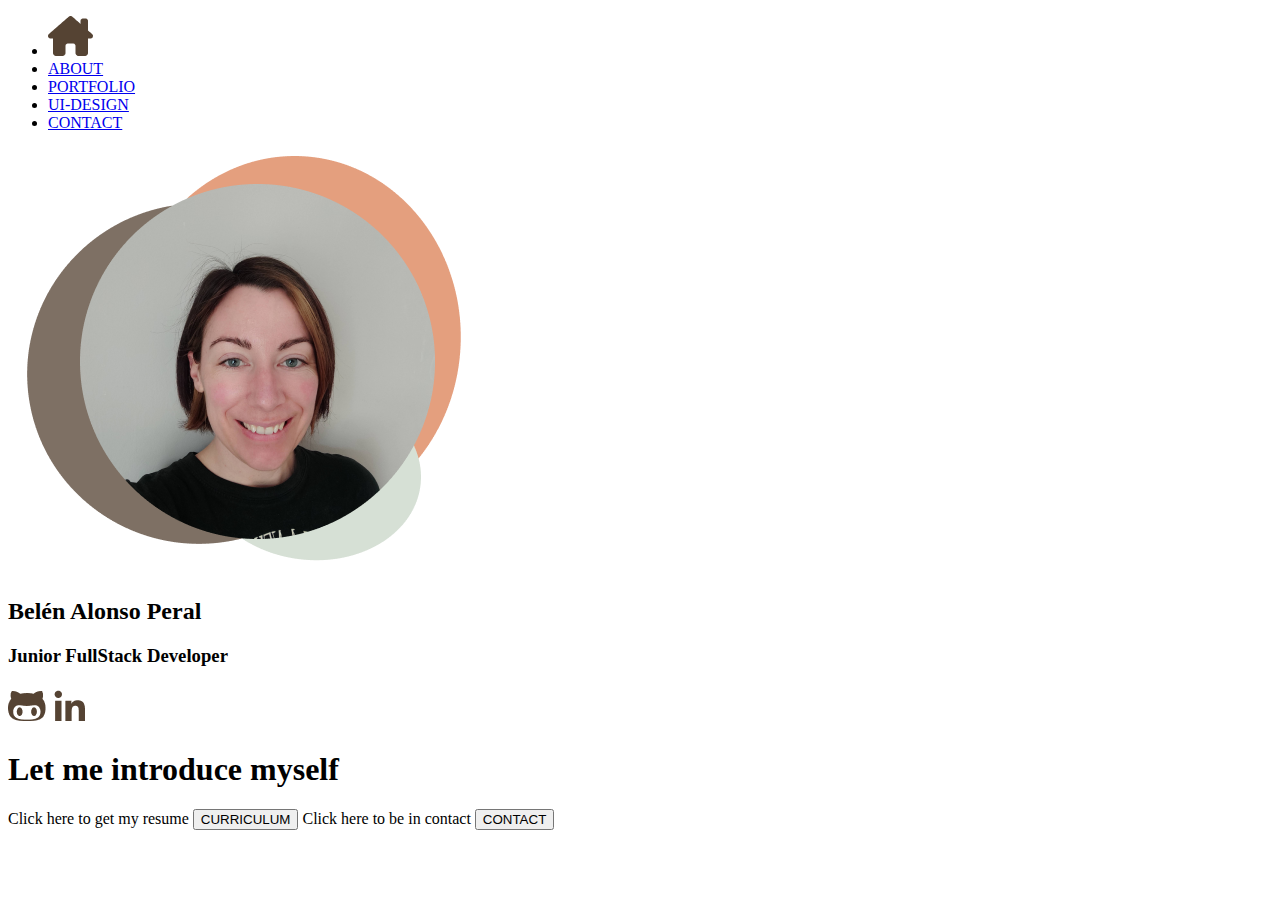
==== assests/pages/about.html @ f30c3611 "html added" ====
<!DOCTYPE html>
<html lang="en">
<head>
    <meta charset="UTF-8">
    <meta name="viewport" content="width=device-width, initial-scale=1.0">
    <title>About</title>
</head>
<body>
    <header>
        <nav>
            <ul>
                <li><a href="#"><img src="../icons/fa6-solid_house-chimney.png" alt="icon house"></a></li>
                <li><a href="#">ABOUT</a></li>
                <li><a href="#">PORTFOLIO</a></li>
                <li><a href="#">UI-DESIGN</a></li>
                <li><a href="#">CONTACT</a></li>
            </ul>
        </nav>
    </header>
    <main>
        <section>
            <img src="../images/my-photo.png" alt="my photo">
            <h2>Belén Alonso Peral</h2>
            <h3>Junior FullStack Developer</h3>
            <div>
                <a href=""><img src="../icons/fa6-brands_github-alt.png" alt="github icon"></a>
                <a href=""><img src="../icons/bxl_linkedin.png" alt="linkedin icon"></a>
            </div>
        </section>
        <section>
            <h1>Let me introduce myself</h1>
            <p></p>
            <p></p>
            <span>Click here to get my resume</span>
            <button>CURRICULUM</button>
            <span>Click here to be in contact</span>
            <button>CONTACT</button>
        </section>
    </main>
</body>
</html>
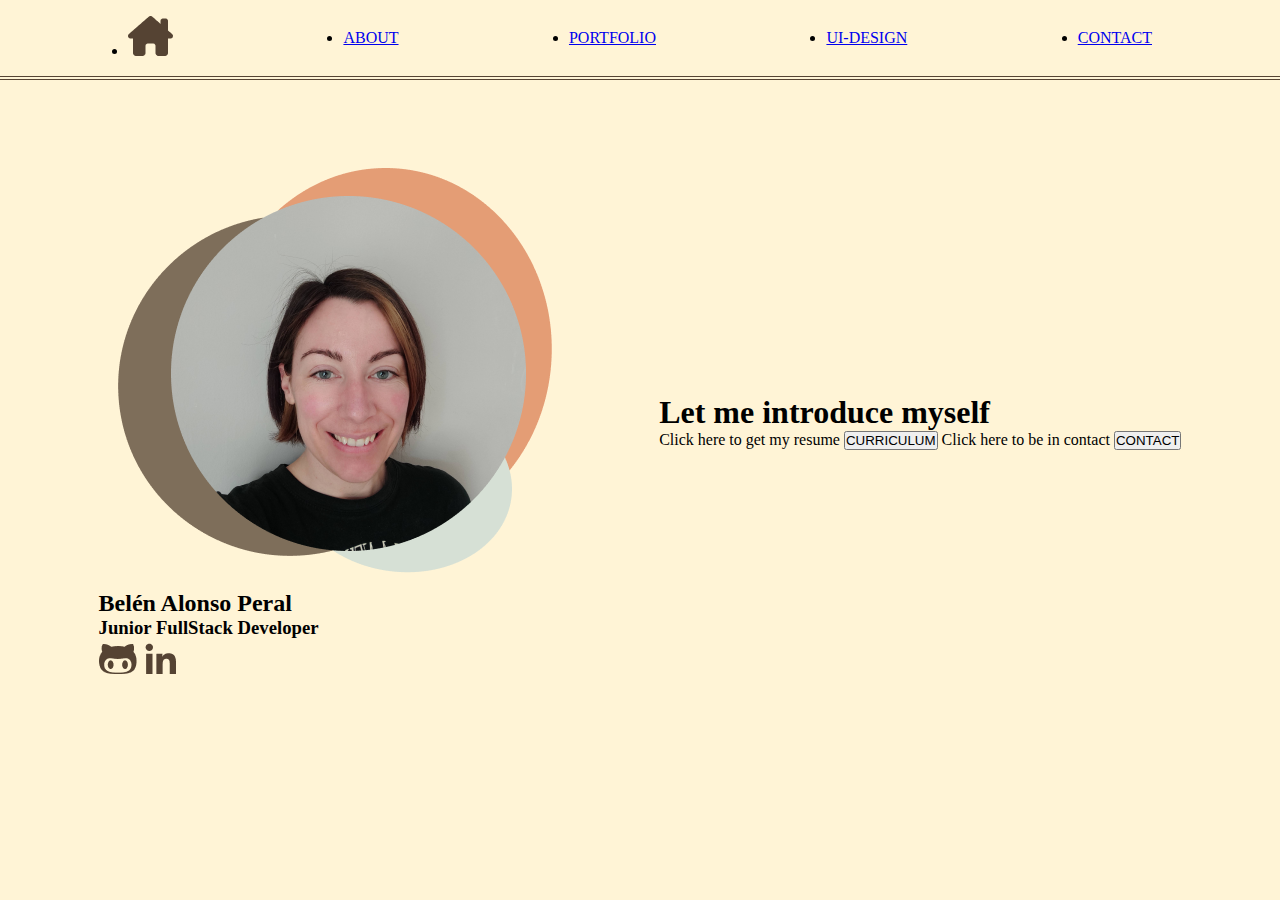
==== commit 2c0132bc: "about page css started" ====
--- a/assests/pages/about.html
+++ b/assests/pages/about.html
@@ -4,8 +4,9 @@
     <meta charset="UTF-8">
     <meta name="viewport" content="width=device-width, initial-scale=1.0">
     <title>About</title>
+    <link rel="stylesheet" href="../styles/style.css">
 </head>
-<body>
+<body class="page-about">
     <header>
         <nav>
             <ul>
--- a/assests/styles/style.css
+++ b/assests/styles/style.css
@@ -0,0 +1,113 @@
+@import url("https://fonts.googleapis.com/css2?family=Cormorant+Garamond:wght@500&family=Give+You+Glory&family=Hind+Vadodara&display=swap");
+body {
+  background-color: #554333;
+}
+
+.home-page section {
+  display: grid;
+  height: 100vh;
+  width: 100vw;
+  grid-template-columns: 1fr 1fr;
+  grid-template-rows: 1fr 1fr;
+  padding: 0 18em;
+}
+.home-page section h2 {
+  display: none;
+}
+.home-page section div {
+  width: 35vw;
+  height: 50vh;
+}
+.home-page section div img {
+  width: 100%;
+  height: 100%;
+}
+.home-page section .ilustration-about:hover {
+  background-color: #FFF4D6;
+  display: flex;
+  justify-content: center;
+  align-items: center;
+}
+.home-page section .ilustration-about:hover img {
+  display: none;
+}
+.home-page section .ilustration-about:hover h2 {
+  display: block;
+  font-family: "Cormorant Garamond", serif;
+  font-size: 68px;
+  color: #554333;
+}
+.home-page section .ilustration-portfolio:hover {
+  background-color: #DD845A;
+  display: flex;
+  justify-content: center;
+  align-items: center;
+}
+.home-page section .ilustration-portfolio:hover img {
+  display: none;
+}
+.home-page section .ilustration-portfolio:hover h2 {
+  display: block;
+  font-family: "Cormorant Garamond", serif;
+  font-size: 68px;
+  color: #E4E7D4;
+}
+.home-page section .ilustration-ui-design:hover {
+  background-color: #D3B04D;
+  display: flex;
+  justify-content: center;
+  align-items: center;
+}
+.home-page section .ilustration-ui-design:hover img {
+  display: none;
+}
+.home-page section .ilustration-ui-design:hover h2 {
+  display: block;
+  font-family: "Cormorant Garamond", serif;
+  font-size: 68px;
+  color: #FFF4D6;
+}
+.home-page section .ilustration-contact:hover {
+  background-color: #E4E7D4;
+  display: flex;
+  justify-content: center;
+  align-items: center;
+}
+.home-page section .ilustration-contact:hover img {
+  display: none;
+}
+.home-page section .ilustration-contact:hover h2 {
+  display: block;
+  font-family: "Cormorant Garamond", serif;
+  font-size: 68px;
+  color: #554333;
+}
+
+.page-about {
+  background-color: #FFF4D6;
+}
+.page-about header {
+  height: 20%;
+  border-bottom: 4px double #554333;
+}
+.page-about header nav {
+  width: 80%;
+  margin: 1em auto;
+}
+.page-about header nav ul {
+  display: flex;
+  justify-content: space-between;
+  align-items: center;
+}
+.page-about main {
+  display: flex;
+  justify-content: space-evenly;
+  align-items: center;
+  margin-top: 5em;
+}
+
+* {
+  margin: 0;
+  padding: 0;
+  box-sizing: border-box;
+}/*# sourceMappingURL=style.css.map */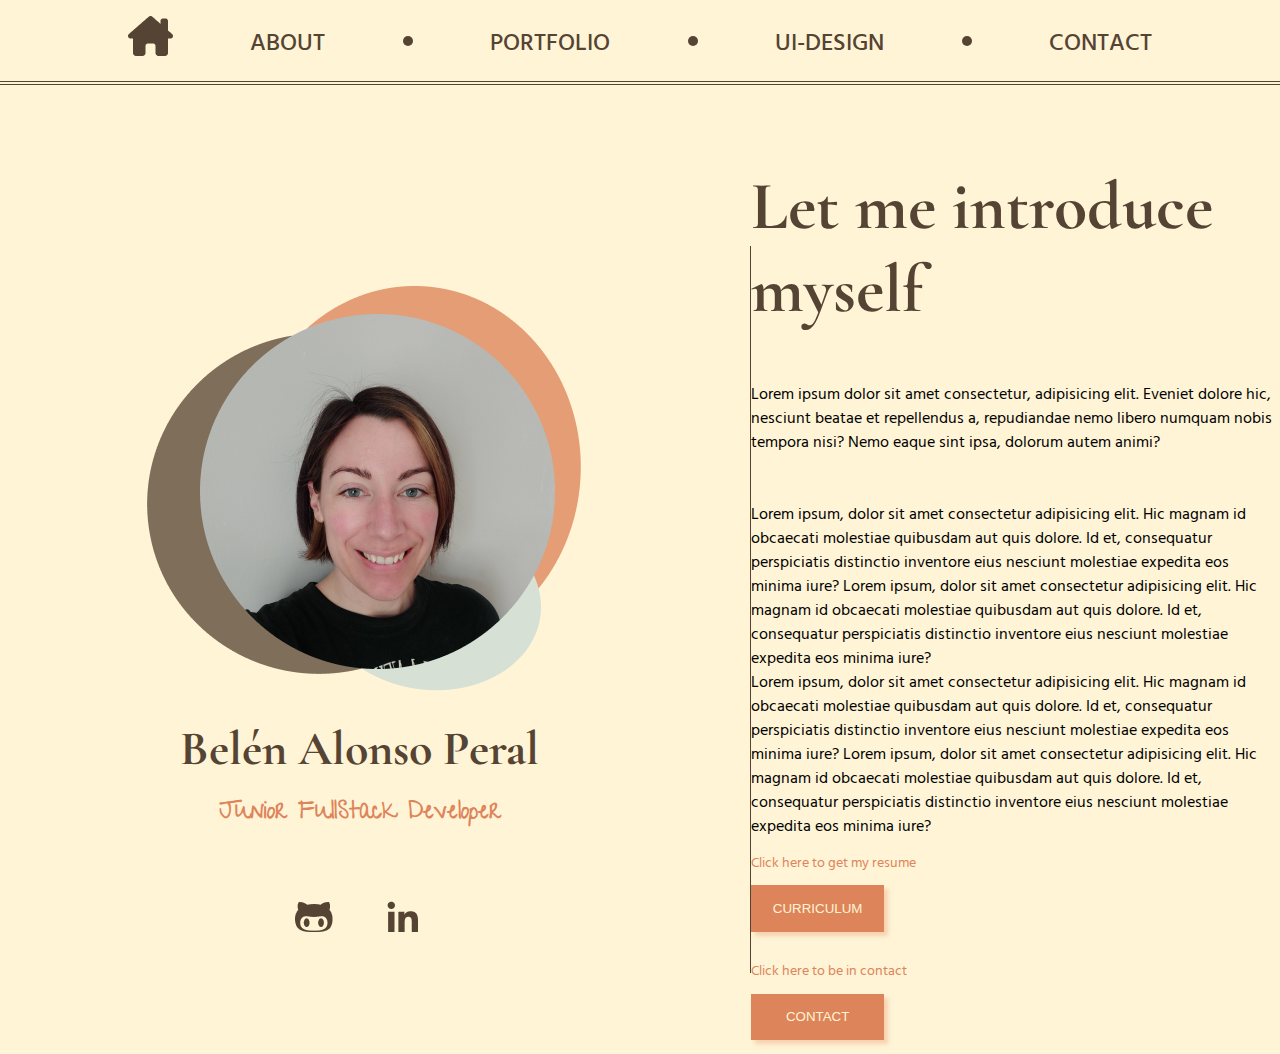
==== commit 17da444e: "style page about finished" ====
--- a/assests/pages/about.html
+++ b/assests/pages/about.html
@@ -1,42 +1,74 @@
 <!DOCTYPE html>
 <html lang="en">
-<head>
-    <meta charset="UTF-8">
-    <meta name="viewport" content="width=device-width, initial-scale=1.0">
+  <head>
+    <meta charset="UTF-8" />
+    <meta name="viewport" content="width=device-width, initial-scale=1.0" />
     <title>About</title>
-    <link rel="stylesheet" href="../styles/style.css">
-</head>
-<body class="page-about">
+    <link rel="stylesheet" href="../styles/style.css" />
+  </head>
+  <body class="page-about">
     <header>
-        <nav>
-            <ul>
-                <li><a href="#"><img src="../icons/fa6-solid_house-chimney.png" alt="icon house"></a></li>
-                <li><a href="#">ABOUT</a></li>
-                <li><a href="#">PORTFOLIO</a></li>
-                <li><a href="#">UI-DESIGN</a></li>
-                <li><a href="#">CONTACT</a></li>
-            </ul>
-        </nav>
+      <nav>
+        <ul>
+          <li>
+            <a href="#"
+              ><img src="../icons/fa6-solid_house-chimney.png" alt="icon house"
+            /></a>
+          </li>
+          <li><a href="#">ABOUT</a></li>
+          <div class="nav-bar-dot"></div>
+          <li><a href="#">PORTFOLIO</a></li>
+          <div class="nav-bar-dot"></div>
+          <li><a href="#">UI-DESIGN</a></li>
+          <div class="nav-bar-dot"></div>
+          <li><a href="#">CONTACT</a></li>
+        </ul>
+      </nav>
     </header>
     <main>
-        <section>
-            <img src="../images/my-photo.png" alt="my photo">
-            <h2>Belén Alonso Peral</h2>
-            <h3>Junior FullStack Developer</h3>
-            <div>
-                <a href=""><img src="../icons/fa6-brands_github-alt.png" alt="github icon"></a>
-                <a href=""><img src="../icons/bxl_linkedin.png" alt="linkedin icon"></a>
-            </div>
-        </section>
-        <section>
-            <h1>Let me introduce myself</h1>
-            <p></p>
-            <p></p>
-            <span>Click here to get my resume</span>
-            <button>CURRICULUM</button>
-            <span>Click here to be in contact</span>
-            <button>CONTACT</button>
-        </section>
+      <section>
+        <img src="../images/my-photo.png" alt="my photo" />
+        <h2>Belén Alonso Peral</h2>
+        <h3>Junior FullStack Developer</h3>
+        <div>
+          <a href=""
+            ><img src="../icons/fa6-brands_github-alt.png" alt="github icon"
+          /></a>
+          <a href=""
+            ><img src="../icons/bxl_linkedin.png" alt="linkedin icon"
+          /></a>
+        </div>
+      </section>
+      <section>
+        <h1>Let me introduce myself</h1>
+        <p>
+          Lorem ipsum dolor sit amet consectetur, adipisicing elit. Eveniet
+          dolore hic, nesciunt beatae et repellendus a, repudiandae nemo libero
+          numquam nobis tempora nisi? Nemo eaque sint ipsa, dolorum autem animi?
+        </p>
+        <p>
+          Lorem ipsum, dolor sit amet consectetur adipisicing elit. Hic magnam
+          id obcaecati molestiae quibusdam aut quis dolore. Id et, consequatur
+          perspiciatis distinctio inventore eius nesciunt molestiae expedita eos
+          minima iure? Lorem ipsum, dolor sit amet consectetur adipisicing elit.
+          Hic magnam id obcaecati molestiae quibusdam aut quis dolore. Id et,
+          consequatur perspiciatis distinctio inventore eius nesciunt molestiae
+          expedita eos minima iure?
+        </p>
+        <p>
+            Lorem ipsum, dolor sit amet consectetur adipisicing elit. Hic magnam
+            id obcaecati molestiae quibusdam aut quis dolore. Id et, consequatur
+            perspiciatis distinctio inventore eius nesciunt molestiae expedita eos
+            minima iure? Lorem ipsum, dolor sit amet consectetur adipisicing elit.
+            Hic magnam id obcaecati molestiae quibusdam aut quis dolore. Id et,
+            consequatur perspiciatis distinctio inventore eius nesciunt molestiae
+            expedita eos minima iure?
+          </p>
+        <span>Click here to get my resume</span>
+        <button>CURRICULUM</button>
+        <span>Click here to be in contact</span>
+        <button>CONTACT</button>
+      </section>
     </main>
-</body>
-</html>+  </body>
+</html>
--- a/assests/styles/style.css
+++ b/assests/styles/style.css
@@ -99,11 +99,86 @@
   justify-content: space-between;
   align-items: center;
 }
+.page-about header nav ul li {
+  list-style: none;
+}
+.page-about header nav ul .nav-bar-dot {
+  width: 10px;
+  height: 10px;
+  background-color: #554333;
+  border-radius: 50%;
+}
+.page-about header nav ul a {
+  text-decoration: none;
+  font-family: "Hind Vadodara", sans-serif;
+  font-weight: 500;
+  font-size: 24px;
+  color: #554333;
+}
 .page-about main {
   display: flex;
   justify-content: space-evenly;
   align-items: center;
   margin-top: 5em;
+}
+.page-about main section:first-child {
+  display: flex;
+  flex-direction: column;
+  justify-content: space-between;
+  align-items: center;
+  gap: 1em;
+  padding: 2em 10em 2em 0;
+  margin-left: 8em;
+  border-right: 1px solid #554333;
+}
+.page-about main section:first-child h2 {
+  font-family: "Cormorant Garamond", serif;
+  font-size: 48px;
+  color: #554333;
+}
+.page-about main section:first-child h3 {
+  font-family: "Give You Glory", cursive;
+  font-size: 24px;
+  color: #DD845A;
+}
+.page-about main section:first-child div {
+  margin-top: 3em;
+  width: 8em;
+  display: flex;
+  justify-content: space-between;
+}
+.page-about main section:last-child {
+  width: 50vw;
+  display: grid;
+  grid-template-columns: 1fr;
+  grid-template-rows: 1fr 1fr 1fr 1fr;
+}
+.page-about main section:last-child h1 {
+  font-family: "Cormorant Garamond", serif;
+  font-size: 68px;
+  color: #554333;
+}
+.page-about main section:last-child p {
+  font-family: "Hind Vadodara", sans-serif;
+  font-size: 16px;
+}
+.page-about main section:last-child h1 + p {
+  margin: 3em 0 1.5em;
+}
+.page-about main section:last-child span {
+  font-family: "Hind Vadodara", sans-serif;
+  color: #DD845A;
+  font-size: 14px;
+  margin-top: 1em;
+}
+.page-about main section:last-child button {
+  margin: 1em 0;
+  width: 10em;
+  height: 3.5em;
+  border: none;
+  background-color: #DD845A;
+  color: #FFF4D6;
+  box-shadow: 4px 4px 4px rgba(221, 132, 90, 0.3);
 }
 
 * {
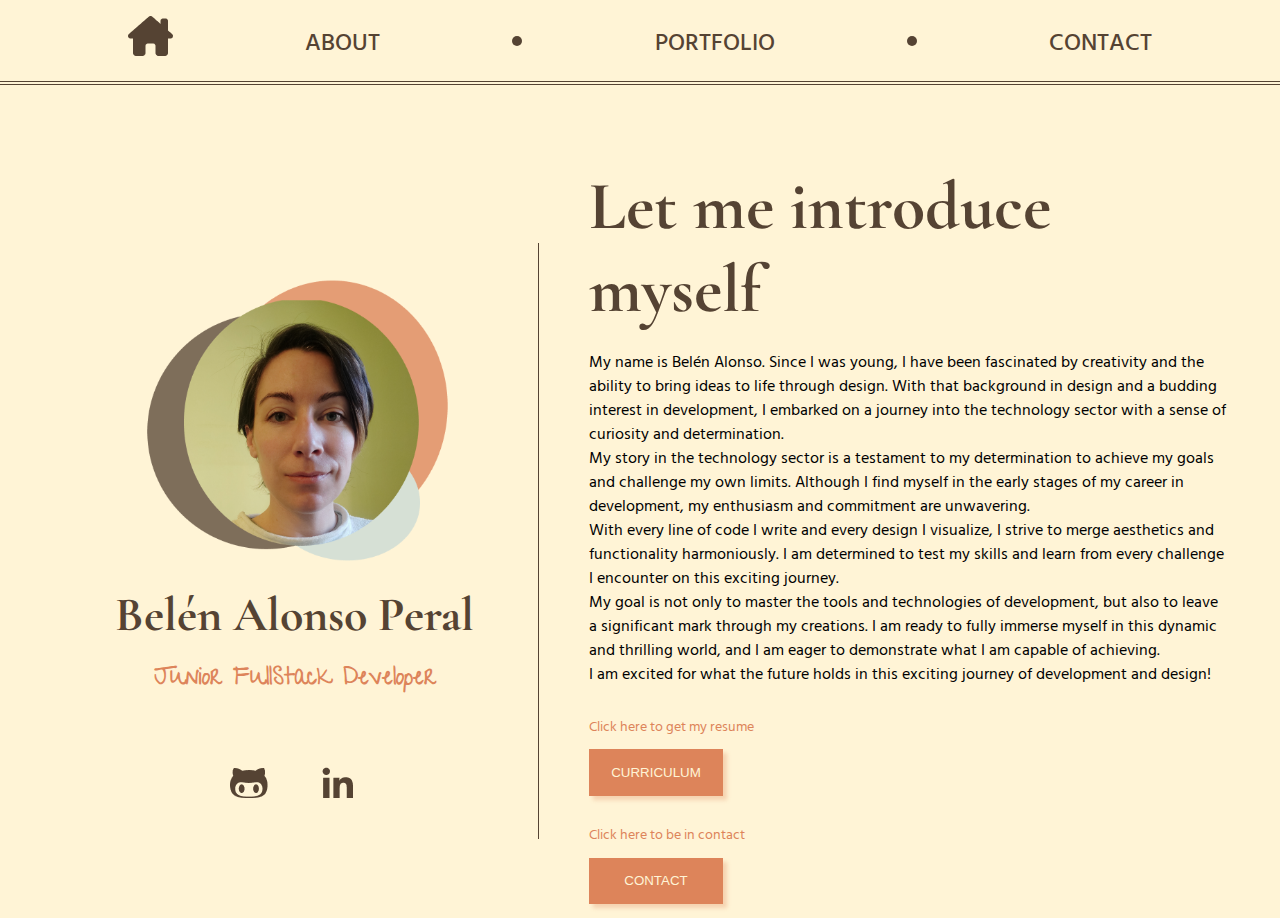
==== commit 463a30f3: "about page already finish" ====
--- a/assests/pages/about.html
+++ b/assests/pages/about.html
@@ -11,64 +11,70 @@
       <nav>
         <ul>
           <li>
-            <a href="#"
+            <a href="../../index.html"
               ><img src="../icons/fa6-solid_house-chimney.png" alt="icon house"
             /></a>
           </li>
-          <li><a href="#">ABOUT</a></li>
+          <li><a href="../pages/about.html">ABOUT</a></li>
           <div class="nav-bar-dot"></div>
-          <li><a href="#">PORTFOLIO</a></li>
+          <li><a href="../pages/portfolio.html">PORTFOLIO</a></li>
           <div class="nav-bar-dot"></div>
-          <li><a href="#">UI-DESIGN</a></li>
-          <div class="nav-bar-dot"></div>
-          <li><a href="#">CONTACT</a></li>
+          <li><a href="../pages/contact.html">CONTACT</a></li>
         </ul>
       </nav>
     </header>
     <main>
       <section>
-        <img src="../images/my-photo.png" alt="my photo" />
+        <img class="avatar" src="../images/my-photo.png" alt="my photo" />
         <h2>Belén Alonso Peral</h2>
         <h3>Junior FullStack Developer</h3>
         <div>
-          <a href=""
+          <a href="https://github.com/Mika0507"
             ><img src="../icons/fa6-brands_github-alt.png" alt="github icon"
           /></a>
-          <a href=""
+          <a href="https://www.linkedin.com/in/belen-alonso-peral/"
             ><img src="../icons/bxl_linkedin.png" alt="linkedin icon"
           /></a>
         </div>
       </section>
       <section>
         <h1>Let me introduce myself</h1>
+
         <p>
-          Lorem ipsum dolor sit amet consectetur, adipisicing elit. Eveniet
-          dolore hic, nesciunt beatae et repellendus a, repudiandae nemo libero
-          numquam nobis tempora nisi? Nemo eaque sint ipsa, dolorum autem animi?
+          My name is Belén Alonso. Since I was young, I have been fascinated by
+          creativity and the ability to bring ideas to life through design. With
+          that background in design and a budding interest in development, I
+          embarked on a journey into the technology sector with a sense of
+          curiosity and determination. <br />
+
+          My story in the technology sector is a testament to my determination
+          to achieve my goals and challenge my own limits. Although I find
+          myself in the early stages of my career in development, my enthusiasm
+          and commitment are unwavering. <br />
+          With every line of code I write and every design I visualize, I strive
+          to merge aesthetics and functionality harmoniously. I am determined to
+          test my skills and learn from every challenge I encounter on this
+          exciting journey. <br />
+
+          My goal is not only to master the tools and technologies of
+          development, but also to leave a significant mark through my
+          creations. I am ready to fully immerse myself in this dynamic and
+          thrilling world, and I am eager to demonstrate what I am capable of
+          achieving. <br />
+          I am excited for what the future holds in this exciting journey of
+          development and design!
         </p>
-        <p>
-          Lorem ipsum, dolor sit amet consectetur adipisicing elit. Hic magnam
-          id obcaecati molestiae quibusdam aut quis dolore. Id et, consequatur
-          perspiciatis distinctio inventore eius nesciunt molestiae expedita eos
-          minima iure? Lorem ipsum, dolor sit amet consectetur adipisicing elit.
-          Hic magnam id obcaecati molestiae quibusdam aut quis dolore. Id et,
-          consequatur perspiciatis distinctio inventore eius nesciunt molestiae
-          expedita eos minima iure?
-        </p>
-        <p>
-            Lorem ipsum, dolor sit amet consectetur adipisicing elit. Hic magnam
-            id obcaecati molestiae quibusdam aut quis dolore. Id et, consequatur
-            perspiciatis distinctio inventore eius nesciunt molestiae expedita eos
-            minima iure? Lorem ipsum, dolor sit amet consectetur adipisicing elit.
-            Hic magnam id obcaecati molestiae quibusdam aut quis dolore. Id et,
-            consequatur perspiciatis distinctio inventore eius nesciunt molestiae
-            expedita eos minima iure?
-          </p>
-        <span>Click here to get my resume</span>
-        <button>CURRICULUM</button>
-        <span>Click here to be in contact</span>
-        <button>CONTACT</button>
+        <article>
+          <span>Click here to get my resume</span>
+          <button><a href="https://drive.google.com/file/d/1RuS_Vg2FfwODMCOHDmZvfWRaGhuMfdhp/view?usp=drive_link" target="_blank">CURRICULUM</a></button>
+          <span>Click here to be in contact</span>
+          <div>
+            <button class="show-email" onclick="toggleEmail()">CONTACT</button>
+            <p class="email" id="email">alonsoperalbelen@gmail.com</p>
+          </div>
+        </article>
       </section>
     </main>
+    <script src="../javascript/toggleEmail.js"></script>
   </body>
 </html>
--- a/assests/styles/style.css
+++ b/assests/styles/style.css
@@ -3,13 +3,19 @@
   background-color: #554333;
 }
 
+.home-page {
+  display: grid;
+  justify-content: center;
+}
 .home-page section {
   display: grid;
   height: 100vh;
-  width: 100vw;
+  width: 70vw;
   grid-template-columns: 1fr 1fr;
   grid-template-rows: 1fr 1fr;
-  padding: 0 18em;
+}
+.home-page section a {
+  text-decoration: none;
 }
 .home-page section h2 {
   display: none;
@@ -83,38 +89,39 @@
   color: #554333;
 }
 
-.page-about {
-  background-color: #FFF4D6;
-}
-.page-about header {
+header {
   height: 20%;
   border-bottom: 4px double #554333;
 }
-.page-about header nav {
+header nav {
   width: 80%;
   margin: 1em auto;
 }
-.page-about header nav ul {
-  display: flex;
-  justify-content: space-between;
-  align-items: center;
-}
-.page-about header nav ul li {
+header nav ul {
+  display: flex;
+  justify-content: space-between;
+  align-items: center;
+}
+header nav ul li {
   list-style: none;
 }
-.page-about header nav ul .nav-bar-dot {
+header nav ul .nav-bar-dot {
   width: 10px;
   height: 10px;
   background-color: #554333;
   border-radius: 50%;
 }
-.page-about header nav ul a {
+header nav ul a {
   text-decoration: none;
   font-family: "Hind Vadodara", sans-serif;
   font-weight: 500;
   font-size: 24px;
   color: #554333;
 }
+
+.page-about {
+  background-color: #FFF4D6;
+}
 .page-about main {
   display: flex;
   justify-content: space-evenly;
@@ -127,9 +134,12 @@
   justify-content: space-between;
   align-items: center;
   gap: 1em;
-  padding: 2em 10em 2em 0;
-  margin-left: 8em;
+  padding: 2em 4em 2em 0;
+  margin-left: 4em;
   border-right: 1px solid #554333;
+}
+.page-about main section:first-child .avatar {
+  width: 20em;
 }
 .page-about main section:first-child h2 {
   font-family: "Cormorant Garamond", serif;
@@ -151,7 +161,8 @@
   width: 50vw;
   display: grid;
   grid-template-columns: 1fr;
-  grid-template-rows: 1fr 1fr 1fr 1fr;
+  grid-template-rows: 1fr 2fr;
+  gap: 1em;
 }
 .page-about main section:last-child h1 {
   font-family: "Cormorant Garamond", serif;
@@ -162,16 +173,21 @@
   font-family: "Hind Vadodara", sans-serif;
   font-size: 16px;
 }
-.page-about main section:last-child h1 + p {
-  margin: 3em 0 1.5em;
-}
-.page-about main section:last-child span {
+.page-about main section:last-child article {
+  display: flex;
+  flex-direction: column;
+}
+.page-about main section:last-child article span {
   font-family: "Hind Vadodara", sans-serif;
   color: #DD845A;
   font-size: 14px;
   margin-top: 1em;
 }
-.page-about main section:last-child button {
+.page-about main section:last-child article a {
+  text-decoration: none;
+  color: #FFF4D6;
+}
+.page-about main section:last-child article button {
   margin: 1em 0;
   width: 10em;
   height: 3.5em;
@@ -179,6 +195,236 @@
   background-color: #DD845A;
   color: #FFF4D6;
   box-shadow: 4px 4px 4px rgba(221, 132, 90, 0.3);
+  cursor: pointer;
+}
+.page-about main section:last-child article div {
+  display: flex;
+  align-items: center;
+  gap: 3em;
+}
+.page-about main section:last-child article .email {
+  display: none;
+  color: #554333;
+  font-family: "Hind Vadodara", sans-serif;
+  font-size: 18px;
+}
+
+.page-portfolio {
+  background-color: #DD845A;
+}
+.page-portfolio main {
+  display: grid;
+  grid-template-columns: 1fr 1fr 1fr;
+  grid-template-rows: 1fr 1fr 1fr;
+}
+.page-portfolio main .hover-card,
+.page-portfolio main .modal {
+  display: none;
+}
+.page-portfolio main article {
+  margin: 5em auto;
+  width: 21.25em;
+  height: 18.375em;
+  background-image: url(../images/MacBook\ Air\ -\ 1.jpg);
+  background-repeat: no-repeat;
+  background-size: cover;
+  position: relative;
+}
+.page-portfolio main article img:last-child {
+  width: 100%;
+  height: 100%;
+  -o-object-fit: cover;
+     object-fit: cover;
+}
+.page-portfolio main article div {
+  width: 100%;
+  height: 3em;
+  background-color: #fff;
+  display: flex;
+  justify-content: center;
+  align-items: center;
+  position: absolute;
+}
+.page-portfolio main article div h3 {
+  font-family: "Cormorant Garamond", serif;
+  font-size: 24px;
+  color: #554333;
+}
+.page-portfolio main article:hover {
+  background-image: none;
+  background-color: rgba(0, 0, 0, 0.5);
+}
+.page-portfolio main article:hover .hover-card {
+  display: block;
+}
+.page-portfolio main article:hover .hover-card span {
+  background-color: #000000;
+  color: #fff;
+}
+.page-portfolio main article:active .modal {
+  background-color: #E4E7D4;
+  display: block;
+  width: 60em;
+  height: 28.625em;
+  display: flex;
+  justify-content: space-between;
+  align-items: center;
+  box-shadow: 4px 4px 4px rgba(85, 67, 51, 0.5);
+}
+.page-portfolio main article:active .modal img {
+  width: 26.875em;
+  height: 23.625em;
+}
+.page-portfolio main article:active .modal article h2 {
+  font-family: "Cormorant Garamond", serif;
+  font-size: 48px;
+  color: #554333;
+}
+.page-portfolio main article:active .modal article h3 {
+  font-family: "Give You Glory", cursive;
+  font-size: 24px;
+  color: #DD845A;
+}
+.page-portfolio main article:active .modal article p {
+  font-family: "Hind Vadodara", sans-serif;
+}
+.page-portfolio main article:active .modal article button {
+  width: 10em;
+  height: 3.5em;
+  background-color: #DD845A;
+  box-shadow: 4px 4px 4px rgba(221, 132, 90, 0.5);
+}
+
+.page-uidesign {
+  background-color: #D3B04D;
+}
+.page-uidesign main {
+  display: grid;
+  grid-template-columns: 1fr 1fr 1fr;
+  grid-template-rows: 1fr 1fr 1fr;
+}
+.page-uidesign main .modal {
+  display: none;
+}
+.page-uidesign main article {
+  margin: 5em auto;
+  width: 21.25em;
+  height: 18.375em;
+  background-image: url(../images/MacBook\ Air\ -\ 1.jpg);
+  background-repeat: no-repeat;
+  background-size: cover;
+  position: relative;
+}
+.page-uidesign main article img:last-child {
+  width: 100%;
+  height: 100%;
+  -o-object-fit: cover;
+     object-fit: cover;
+}
+.page-uidesign main article div {
+  width: 100%;
+  height: 3em;
+  background-color: #fff;
+  display: flex;
+  justify-content: center;
+  align-items: center;
+  position: absolute;
+}
+.page-uidesign main article div h3 {
+  font-family: "Cormorant Garamond", serif;
+  font-size: 24px;
+  color: #554333;
+}
+.page-uidesign main article:active .modal {
+  background-color: #FFF4D6;
+  display: block;
+  width: 60em;
+  height: 28.625em;
+  display: flex;
+  justify-content: space-between;
+  align-items: center;
+  box-shadow: 4px 4px 4px rgba(85, 67, 51, 0.5);
+}
+.page-uidesign main article:active .modal img {
+  width: 26.875em;
+  height: 23.625em;
+}
+.page-uidesign main article:active .modal article h2 {
+  font-family: "Cormorant Garamond", serif;
+  font-size: 48px;
+  color: #554333;
+}
+.page-uidesign main article:active .modal article h3 {
+  font-family: "Give You Glory", cursive;
+  font-size: 24px;
+  color: #D3B04D;
+}
+.page-uidesign main article:active .modal article p {
+  font-family: "Hind Vadodara", sans-serif;
+}
+.page-uidesign main article:active .modal article button {
+  width: 10em;
+  height: 3.5em;
+  background-color: #DD845A;
+  box-shadow: 4px 4px 4px rgba(221, 132, 90, 0.5);
+}
+
+.page-contact {
+  background-color: #E4E7D4;
+}
+.page-contact main {
+  margin: 3em;
+  display: flex;
+  justify-content: center;
+  align-items: center;
+}
+.page-contact main section {
+  margin-top: 3em;
+  width: 60em;
+  display: flex;
+  flex-direction: column;
+  justify-content: space-between;
+  align-items: start;
+  gap: 1em;
+}
+.page-contact main section h2 {
+  font-family: "Cormorant Garamond", serif;
+  font-size: 48px;
+  color: #554333;
+}
+.page-contact main section p {
+  font-family: "Hind Vadodara", sans-serif;
+  font-size: 16px;
+  margin-bottom: 1em;
+}
+.page-contact main section input {
+  width: 20em;
+  height: 3.5em;
+  border: none;
+  border-bottom: 1.5px solid #554333;
+  background-color: #E4E7D4;
+  font-family: "Hind Vadodara", sans-serif;
+  color: #554333;
+  outline: none;
+}
+.page-contact main section button:first-child {
+  width: 5em;
+  margin-right: 1em;
+}
+.page-contact main section button {
+  margin: 1em 0;
+  width: 10em;
+  height: 3.5em;
+  border: none;
+  background-color: #DD845A;
+  color: #FFF4D6;
+  box-shadow: 4px 4px 4px rgba(221, 132, 90, 0.3);
+}
+.page-contact main section div:last-child {
+  margin-top: 1em;
+  width: 8em;
+  display: flex;
+  justify-content: space-between;
 }
 
 * {
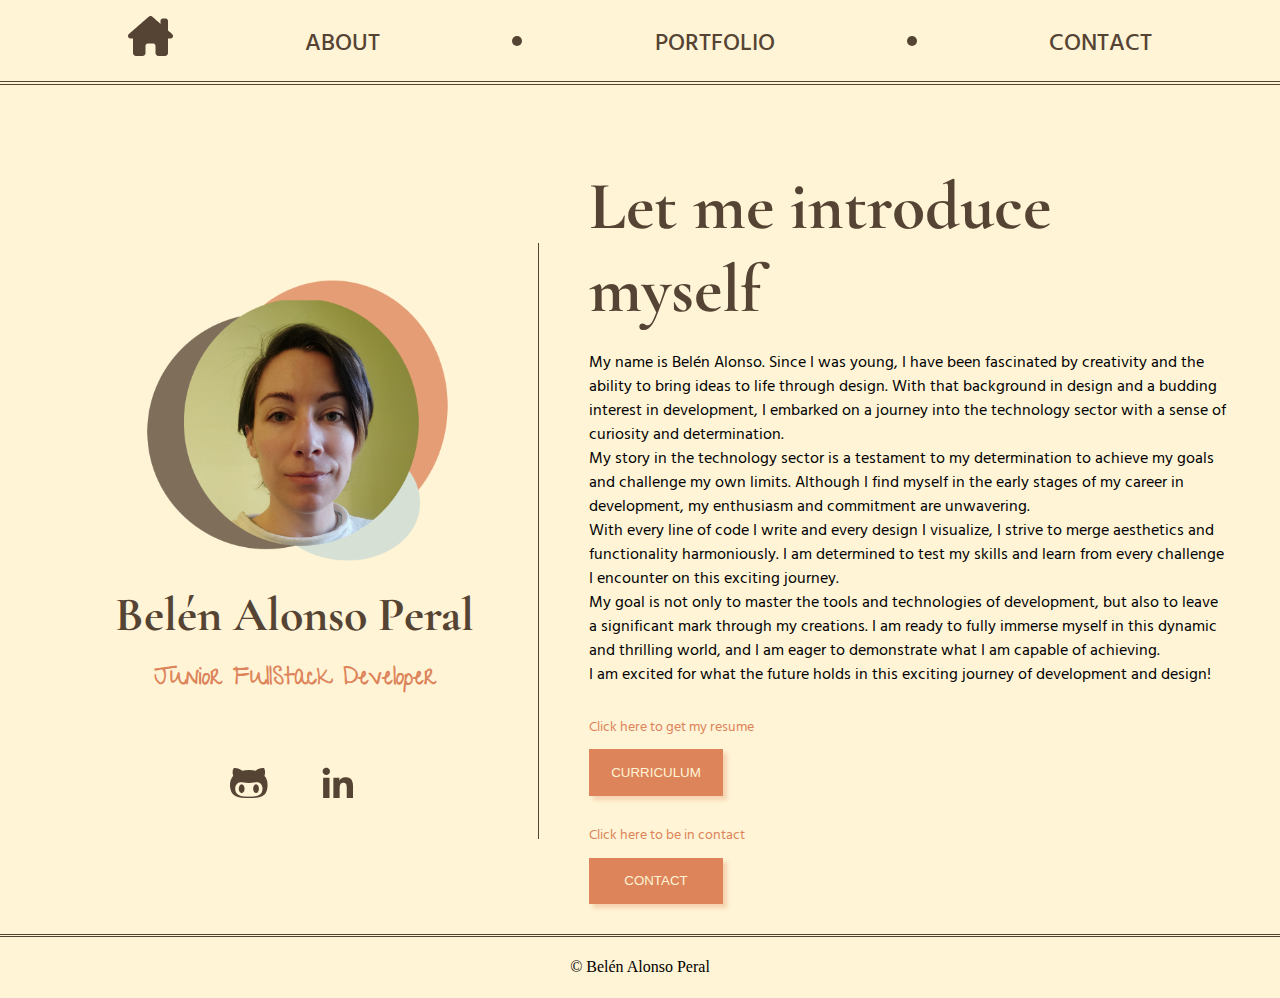
==== commit 6e11949a: "nav-bar animation integrate also the footer section is added too" ====
--- a/assests/pages/about.html
+++ b/assests/pages/about.html
@@ -75,6 +75,9 @@
         </article>
       </section>
     </main>
+    <footer>
+      <p>&#169 Belén Alonso Peral</p>
+    </footer>
     <script src="../javascript/toggleEmail.js"></script>
   </body>
 </html>
--- a/assests/styles/style.css
+++ b/assests/styles/style.css
@@ -13,6 +13,7 @@
   width: 70vw;
   grid-template-columns: 1fr 1fr;
   grid-template-rows: 1fr 1fr;
+  overflow: hidden;
 }
 .home-page section a {
   text-decoration: none;
@@ -58,16 +59,13 @@
   font-size: 68px;
   color: #E4E7D4;
 }
-.home-page section .ilustration-ui-design:hover {
+.home-page section .ilustration-ui-design {
   background-color: #D3B04D;
   display: flex;
   justify-content: center;
   align-items: center;
 }
-.home-page section .ilustration-ui-design:hover img {
-  display: none;
-}
-.home-page section .ilustration-ui-design:hover h2 {
+.home-page section .ilustration-ui-design h2 {
   display: block;
   font-family: "Cormorant Garamond", serif;
   font-size: 68px;
@@ -117,6 +115,29 @@
   font-weight: 500;
   font-size: 24px;
   color: #554333;
+  position: relative;
+  transition: all 0.5s;
+}
+header nav ul a:after, header nav ul a:before {
+  transition: all 0.5s;
+}
+header nav ul a:hover {
+  color: #DD845A;
+}
+header nav ul a:after {
+  position: absolute;
+  bottom: 0;
+  left: 0;
+  right: 0;
+  margin: auto;
+  width: 0%;
+  content: ".";
+  color: transparent;
+  background: #DD845A;
+  height: 2px;
+}
+header nav ul a:hover:after {
+  width: 100%;
 }
 
 .page-about {
@@ -208,6 +229,63 @@
   font-family: "Hind Vadodara", sans-serif;
   font-size: 18px;
 }
+.page-about footer {
+  margin-top: 1em;
+  height: 4em;
+  border-top: 3px double #554333;
+  display: flex;
+  justify-content: center;
+  align-items: center;
+}
+
+nav.nav-portfolio {
+  width: 80%;
+  margin: 1em auto;
+}
+nav.nav-portfolio ul {
+  display: flex;
+  justify-content: space-between;
+  align-items: center;
+}
+nav.nav-portfolio ul li {
+  list-style: none;
+}
+nav.nav-portfolio ul .nav-bar-dot {
+  width: 10px;
+  height: 10px;
+  background-color: #554333;
+  border-radius: 50%;
+}
+nav.nav-portfolio ul a {
+  text-decoration: none;
+  font-family: "Hind Vadodara", sans-serif;
+  font-weight: 500;
+  font-size: 24px;
+  color: #554333;
+  position: relative;
+  transition: all 0.5s;
+}
+nav.nav-portfolio ul a:after, nav.nav-portfolio ul a:before {
+  transition: all 0.5s;
+}
+nav.nav-portfolio ul a:hover {
+  color: #FFF4D6;
+}
+nav.nav-portfolio ul a:after {
+  position: absolute;
+  bottom: 0;
+  left: 0;
+  right: 0;
+  margin: auto;
+  width: 0%;
+  content: ".";
+  color: transparent;
+  background: #FFF4D6;
+  height: 2px;
+}
+nav.nav-portfolio ul a:hover:after {
+  width: 100%;
+}
 
 .page-portfolio {
   background-color: #DD845A;
@@ -294,79 +372,13 @@
   background-color: #DD845A;
   box-shadow: 4px 4px 4px rgba(221, 132, 90, 0.5);
 }
-
-.page-uidesign {
-  background-color: #D3B04D;
-}
-.page-uidesign main {
-  display: grid;
-  grid-template-columns: 1fr 1fr 1fr;
-  grid-template-rows: 1fr 1fr 1fr;
-}
-.page-uidesign main .modal {
-  display: none;
-}
-.page-uidesign main article {
-  margin: 5em auto;
-  width: 21.25em;
-  height: 18.375em;
-  background-image: url(../images/MacBook\ Air\ -\ 1.jpg);
-  background-repeat: no-repeat;
-  background-size: cover;
-  position: relative;
-}
-.page-uidesign main article img:last-child {
-  width: 100%;
-  height: 100%;
-  -o-object-fit: cover;
-     object-fit: cover;
-}
-.page-uidesign main article div {
-  width: 100%;
-  height: 3em;
-  background-color: #fff;
-  display: flex;
-  justify-content: center;
-  align-items: center;
-  position: absolute;
-}
-.page-uidesign main article div h3 {
-  font-family: "Cormorant Garamond", serif;
-  font-size: 24px;
-  color: #554333;
-}
-.page-uidesign main article:active .modal {
-  background-color: #FFF4D6;
-  display: block;
-  width: 60em;
-  height: 28.625em;
-  display: flex;
-  justify-content: space-between;
-  align-items: center;
-  box-shadow: 4px 4px 4px rgba(85, 67, 51, 0.5);
-}
-.page-uidesign main article:active .modal img {
-  width: 26.875em;
-  height: 23.625em;
-}
-.page-uidesign main article:active .modal article h2 {
-  font-family: "Cormorant Garamond", serif;
-  font-size: 48px;
-  color: #554333;
-}
-.page-uidesign main article:active .modal article h3 {
-  font-family: "Give You Glory", cursive;
-  font-size: 24px;
-  color: #D3B04D;
-}
-.page-uidesign main article:active .modal article p {
-  font-family: "Hind Vadodara", sans-serif;
-}
-.page-uidesign main article:active .modal article button {
-  width: 10em;
-  height: 3.5em;
-  background-color: #DD845A;
-  box-shadow: 4px 4px 4px rgba(221, 132, 90, 0.5);
+.page-portfolio footer {
+  margin-top: 1em;
+  height: 4em;
+  border-top: 3px double #554333;
+  display: flex;
+  justify-content: center;
+  align-items: center;
 }
 
 .page-contact {
@@ -426,6 +438,14 @@
   display: flex;
   justify-content: space-between;
 }
+.page-contact footer {
+  margin-top: 1em;
+  height: 4em;
+  border-top: 3px double #554333;
+  display: flex;
+  justify-content: center;
+  align-items: center;
+}
 
 * {
   margin: 0;
